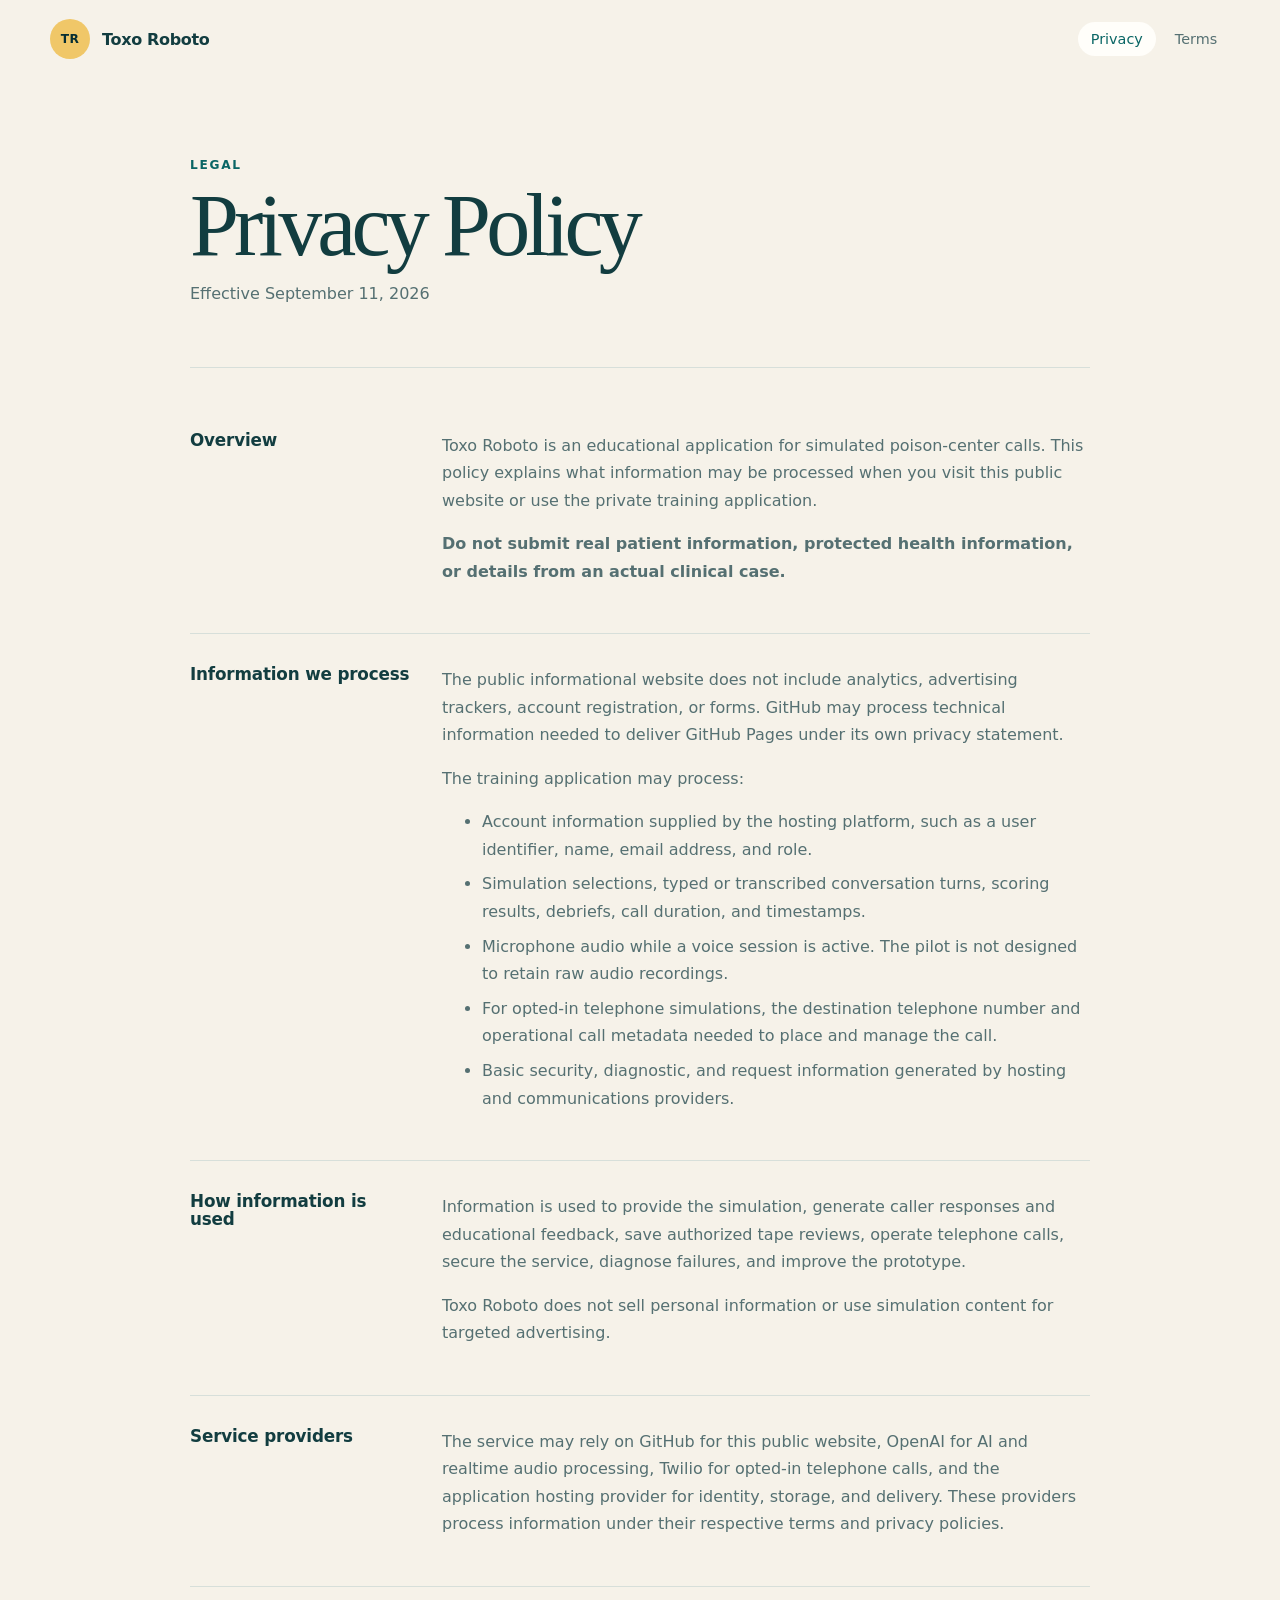
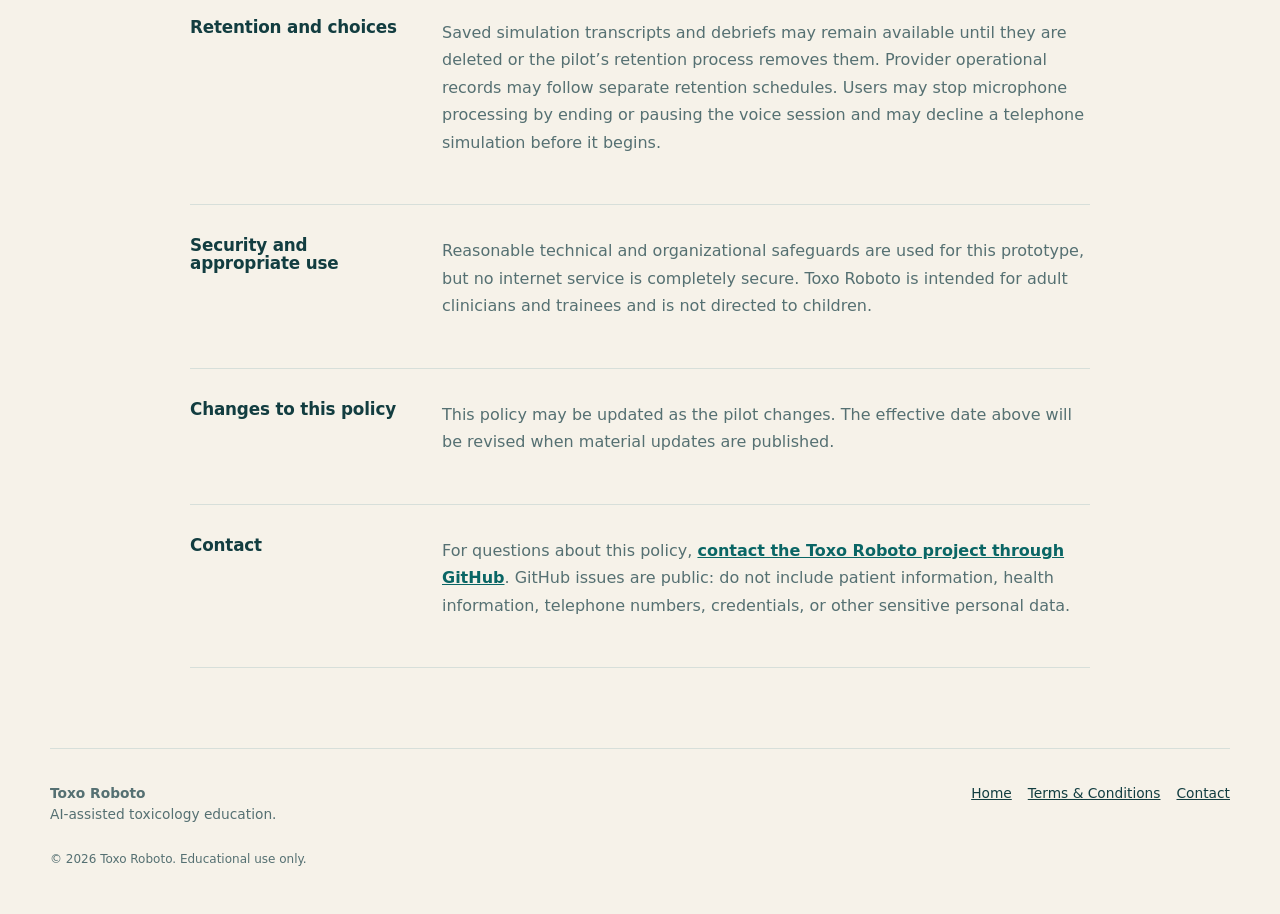
==== privacy/index.html @ 89729818 "Publish Toxo Roboto public site" ====
<!doctype html>
<html lang="en">
  <head>
    <meta charset="utf-8" />
    <meta name="viewport" content="width=device-width, initial-scale=1" />
    <meta name="description" content="Privacy Policy for Toxo Roboto." />
    <meta name="theme-color" content="#062e33" />
    <title>Privacy Policy · Toxo Roboto</title>
    <link rel="stylesheet" href="../styles.css" />
  </head>
  <body>
    <header class="site-header">
      <a class="brand" href="../" aria-label="Toxo Roboto home">
        <span class="brand-mark" aria-hidden="true">TR</span>
        <span>Toxo Roboto</span>
      </a>
      <nav aria-label="Main navigation">
        <a aria-current="page" href="./">Privacy</a>
        <a href="../terms/">Terms</a>
      </nav>
    </header>

    <main class="legal-page">
      <header class="legal-heading">
        <p class="eyebrow">Legal</p>
        <h1>Privacy Policy</h1>
        <p>Effective September 11, 2026</p>
      </header>

      <article class="legal-copy">
        <section>
          <h2>Overview</h2>
          <p>Toxo Roboto is an educational application for simulated poison-center calls. This policy explains what information may be processed when you visit this public website or use the private training application.</p>
          <p><strong>Do not submit real patient information, protected health information, or details from an actual clinical case.</strong></p>
        </section>

        <section>
          <h2>Information we process</h2>
          <p>The public informational website does not include analytics, advertising trackers, account registration, or forms. GitHub may process technical information needed to deliver GitHub Pages under its own privacy statement.</p>
          <p>The training application may process:</p>
          <ul>
            <li>Account information supplied by the hosting platform, such as a user identifier, name, email address, and role.</li>
            <li>Simulation selections, typed or transcribed conversation turns, scoring results, debriefs, call duration, and timestamps.</li>
            <li>Microphone audio while a voice session is active. The pilot is not designed to retain raw audio recordings.</li>
            <li>For opted-in telephone simulations, the destination telephone number and operational call metadata needed to place and manage the call.</li>
            <li>Basic security, diagnostic, and request information generated by hosting and communications providers.</li>
          </ul>
        </section>

        <section>
          <h2>How information is used</h2>
          <p>Information is used to provide the simulation, generate caller responses and educational feedback, save authorized tape reviews, operate telephone calls, secure the service, diagnose failures, and improve the prototype.</p>
          <p>Toxo Roboto does not sell personal information or use simulation content for targeted advertising.</p>
        </section>

        <section>
          <h2>Service providers</h2>
          <p>The service may rely on GitHub for this public website, OpenAI for AI and realtime audio processing, Twilio for opted-in telephone calls, and the application hosting provider for identity, storage, and delivery. These providers process information under their respective terms and privacy policies.</p>
        </section>

        <section>
          <h2>Retention and choices</h2>
          <p>Saved simulation transcripts and debriefs may remain available until they are deleted or the pilot’s retention process removes them. Provider operational records may follow separate retention schedules. Users may stop microphone processing by ending or pausing the voice session and may decline a telephone simulation before it begins.</p>
        </section>

        <section>
          <h2>Security and appropriate use</h2>
          <p>Reasonable technical and organizational safeguards are used for this prototype, but no internet service is completely secure. Toxo Roboto is intended for adult clinicians and trainees and is not directed to children.</p>
        </section>

        <section>
          <h2>Changes to this policy</h2>
          <p>This policy may be updated as the pilot changes. The effective date above will be revised when material updates are published.</p>
        </section>

        <section>
          <h2>Contact</h2>
          <p>For questions about this policy, <a href="https://github.com/mac389/toxo-roboto/issues/new">contact the Toxo Roboto project through GitHub</a>. GitHub issues are public: do not include patient information, health information, telephone numbers, credentials, or other sensitive personal data.</p>
        </section>
      </article>
    </main>

    <footer>
      <div><strong>Toxo Roboto</strong><p>AI-assisted toxicology education.</p></div>
      <div class="footer-links"><a href="../">Home</a><a href="../terms/">Terms &amp; Conditions</a><a href="https://github.com/mac389/toxo-roboto/issues/new">Contact</a></div>
      <p class="fine-print">© 2026 Toxo Roboto. Educational use only.</p>
    </footer>
  </body>
</html>
---- styles.css ----
:root {
  --ink: #123d40;
  --muted: #557072;
  --teal-950: #062e33;
  --teal-700: #0a6665;
  --teal-100: #dcece8;
  --paper: #f6f2e9;
  --white: #fffefa;
  --gold: #f0c768;
  --line: #d7dfda;
  --radius: 1.25rem;
  color-scheme: light;
  font-family: Inter, ui-sans-serif, system-ui, -apple-system, BlinkMacSystemFont, "Segoe UI", sans-serif;
}

* { box-sizing: border-box; }
html { scroll-behavior: smooth; }
body { margin: 0; background: var(--paper); color: var(--ink); }
a { color: inherit; }

.site-header,
main,
footer {
  width: min(1180px, calc(100% - 2rem));
  margin-inline: auto;
}

.site-header {
  min-height: 78px;
  display: flex;
  align-items: center;
  justify-content: space-between;
  gap: 1rem;
}

.brand { display: inline-flex; align-items: center; gap: .75rem; text-decoration: none; font-weight: 750; letter-spacing: -.02em; }
.brand-mark { display: grid; place-items: center; width: 40px; height: 40px; border-radius: 50%; background: var(--gold); color: var(--teal-950); font-size: .76rem; letter-spacing: .03em; }
nav { display: flex; gap: .4rem; }
nav a { padding: .55rem .8rem; border-radius: 999px; text-decoration: none; font-size: .9rem; color: var(--muted); }
nav a:hover, nav a[aria-current="page"] { background: var(--white); color: var(--teal-700); }

.hero {
  min-height: 610px;
  display: grid;
  grid-template-columns: minmax(0, 1.15fr) minmax(320px, .85fr);
  align-items: center;
  gap: clamp(2.5rem, 7vw, 7rem);
  padding: 5rem 0 6rem;
}

.eyebrow { margin: 0; color: var(--teal-700); font-size: .76rem; font-weight: 800; letter-spacing: .14em; text-transform: uppercase; }
h1 { max-width: 760px; margin: .8rem 0 1.25rem; font-family: Georgia, "Times New Roman", serif; font-size: clamp(3rem, 7vw, 6.3rem); font-weight: 500; line-height: .94; letter-spacing: -.055em; }
.lede { max-width: 650px; margin: 0; color: var(--muted); font-size: clamp(1.08rem, 2vw, 1.28rem); line-height: 1.65; }
.actions { display: flex; flex-wrap: wrap; gap: .75rem; margin-top: 2rem; }
.button { display: inline-flex; align-items: center; justify-content: center; min-height: 46px; padding: .72rem 1.1rem; border-radius: 999px; text-decoration: none; font-size: .92rem; font-weight: 720; }
.button.primary { background: var(--teal-700); color: white; }
.button.primary:hover { background: var(--teal-950); }
.button.secondary { border: 1px solid var(--line); background: rgba(255, 254, 250, .58); }

.call-card { overflow: hidden; border: 1px solid rgba(255,255,255,.12); border-radius: var(--radius); background: var(--teal-950); color: white; box-shadow: 0 28px 70px rgba(6, 46, 51, .22); transform: rotate(1.3deg); }
.call-card-head { display: flex; align-items: center; gap: .65rem; padding: 1rem 1.15rem; border-bottom: 1px solid rgba(255,255,255,.1); color: #cbe2de; font-size: .78rem; text-transform: uppercase; letter-spacing: .09em; }
.call-card-head span:last-child { margin-left: auto; font-family: ui-monospace, monospace; }
.pulse { width: 8px; height: 8px; border-radius: 50%; background: #ff796f; box-shadow: 0 0 0 5px rgba(255,121,111,.12); }
blockquote { margin: 0; padding: 2.4rem 2rem; background: var(--white); color: var(--ink); font-family: Georgia, "Times New Roman", serif; font-size: 1.35rem; line-height: 1.5; }
.coverage { display: grid; grid-template-columns: 1fr auto; gap: .65rem 1rem; padding: 1.25rem; color: #cbe2de; font-size: .82rem; }
.coverage span:nth-child(even) { color: #e6b85b; }
.coverage .checked { color: #6cd0b8; }

.principles { padding: 5rem 0; border-top: 1px solid var(--line); }
.principles > div:first-child { display: flex; align-items: end; justify-content: space-between; gap: 2rem; }
h2 { margin: .55rem 0 0; font-family: Georgia, "Times New Roman", serif; font-size: clamp(2rem, 4vw, 3.5rem); font-weight: 500; line-height: 1.05; letter-spacing: -.035em; }
.principle-grid { display: grid; grid-template-columns: repeat(3, 1fr); gap: 1rem; margin-top: 2.2rem; }
.principle-grid article { padding: 1.5rem; border: 1px solid var(--line); border-radius: var(--radius); background: rgba(255,254,250,.62); }
.principle-grid article > span { color: var(--teal-700); font-family: ui-monospace, monospace; font-size: .78rem; }
h3 { margin: 1.8rem 0 .55rem; font-size: 1.05rem; }
.principle-grid p { margin: 0; color: var(--muted); line-height: 1.6; }

.notice { display: grid; grid-template-columns: .65fr 1.35fr; gap: 2rem; align-items: start; margin: 1rem 0 6rem; padding: 2rem; border-radius: var(--radius); background: var(--gold); color: var(--teal-950); }
.notice h2 { margin: 0; font-size: 1.8rem; }
.notice p { margin: 0; line-height: 1.7; }

.legal-page { max-width: 900px; }
.legal-heading { padding: 5rem 0 3rem; border-bottom: 1px solid var(--line); }
.legal-heading h1 { margin-bottom: 1rem; font-size: clamp(3rem, 8vw, 5.5rem); }
.legal-heading > p:last-child { color: var(--muted); }
.legal-copy { padding: 2rem 0 5rem; }
.legal-copy section { display: grid; grid-template-columns: 220px minmax(0,1fr); column-gap: 2rem; padding: 2rem 0; border-bottom: 1px solid var(--line); }
.legal-copy h2 { grid-row: 1 / span 20; margin: 0; font-family: inherit; font-size: 1.05rem; font-weight: 760; letter-spacing: -.01em; }
.legal-copy p, .legal-copy ul { grid-column: 2; margin: 0 0 1rem; color: var(--muted); line-height: 1.72; }
.legal-copy li + li { margin-top: .45rem; }
.legal-copy a { color: var(--teal-700); font-weight: 680; }

footer { display: grid; grid-template-columns: 1fr auto; gap: 1.5rem; padding: 2.2rem 0 3rem; border-top: 1px solid var(--line); color: var(--muted); font-size: .86rem; }
footer p { margin: .35rem 0 0; }
.footer-links { display: flex; flex-wrap: wrap; justify-content: end; gap: 1rem; }
.footer-links a { color: var(--ink); }
.fine-print { grid-column: 1 / -1; font-size: .75rem; }

@media (max-width: 760px) {
  .site-header { min-height: 70px; }
  .brand > span:last-child { display: none; }
  .hero { grid-template-columns: 1fr; min-height: auto; padding: 4rem 0; }
  .call-card { transform: none; }
  .principle-grid { grid-template-columns: 1fr; }
  .notice { grid-template-columns: 1fr; }
  .legal-copy section { grid-template-columns: 1fr; gap: 1rem; }
  .legal-copy h2, .legal-copy p, .legal-copy ul { grid-column: 1; grid-row: auto; }
  footer { grid-template-columns: 1fr; }
  .footer-links { justify-content: start; }
}

@media (prefers-reduced-motion: reduce) { html { scroll-behavior: auto; } }
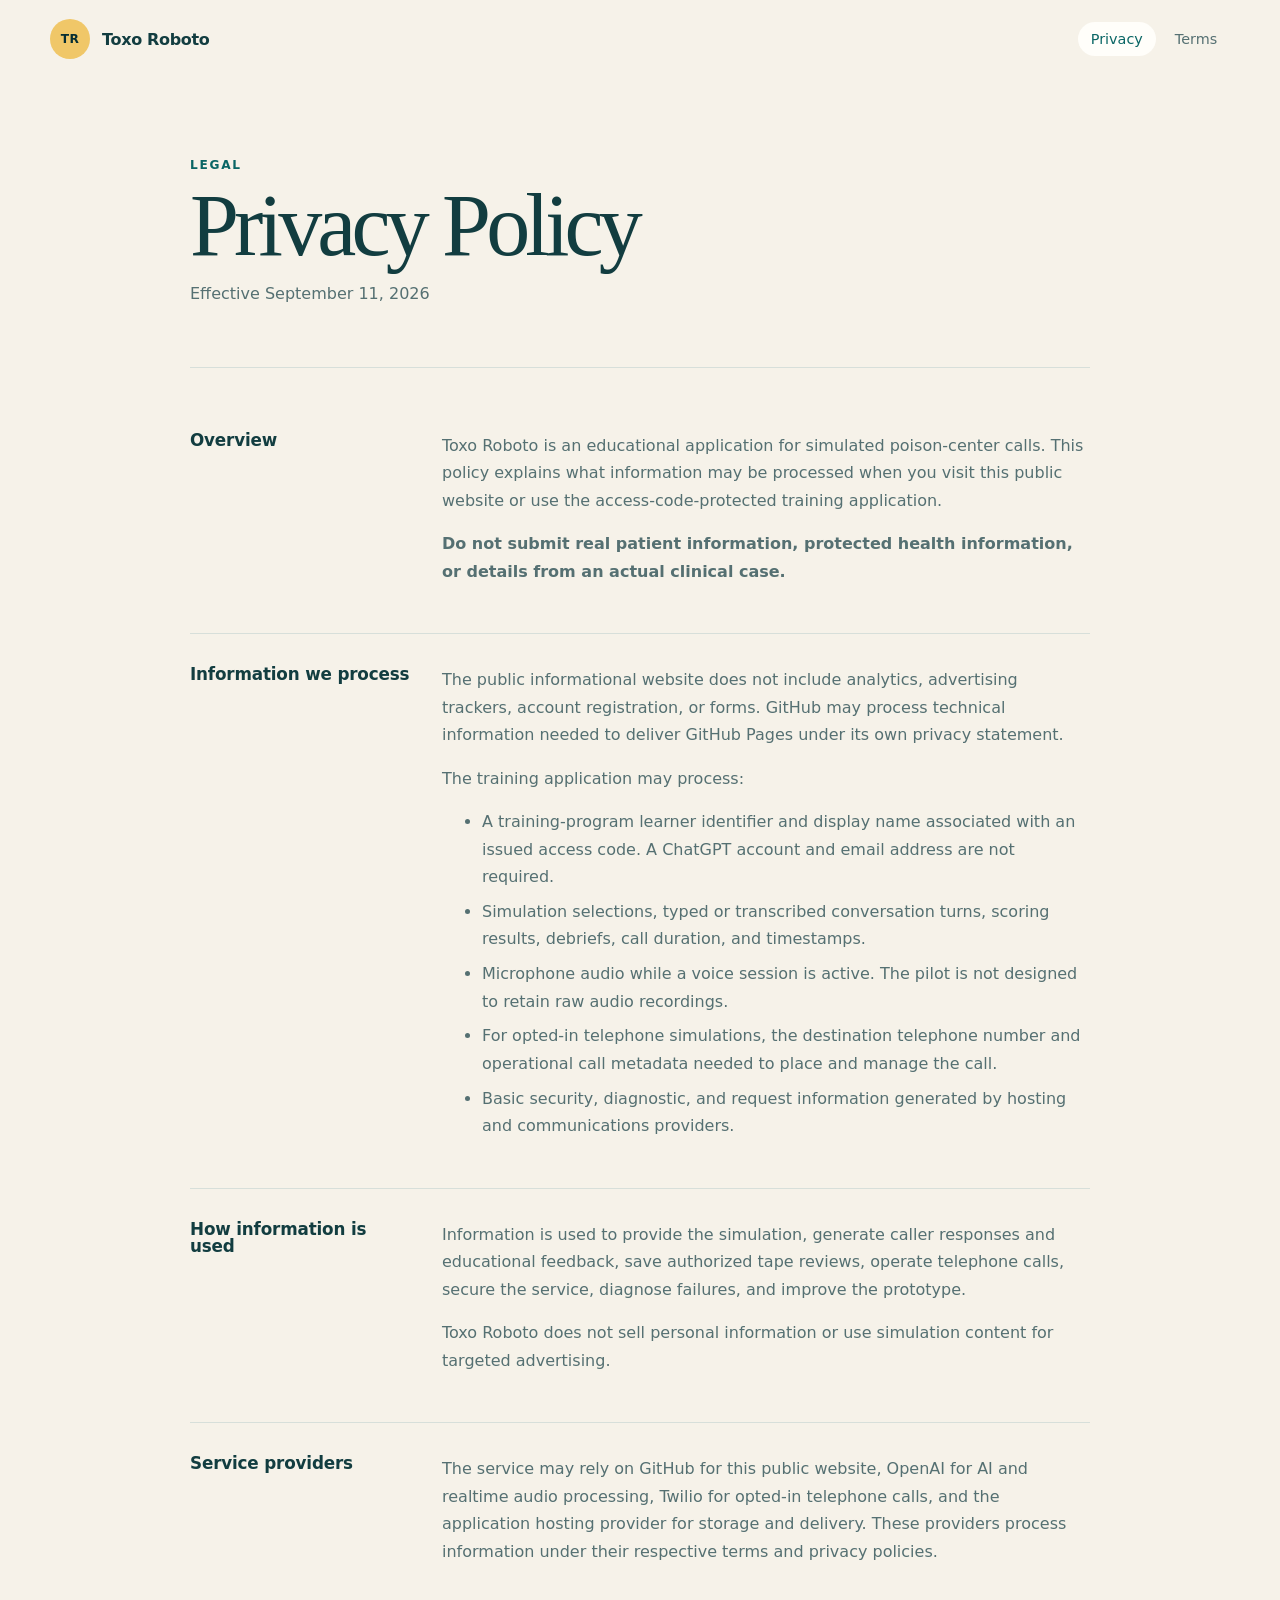
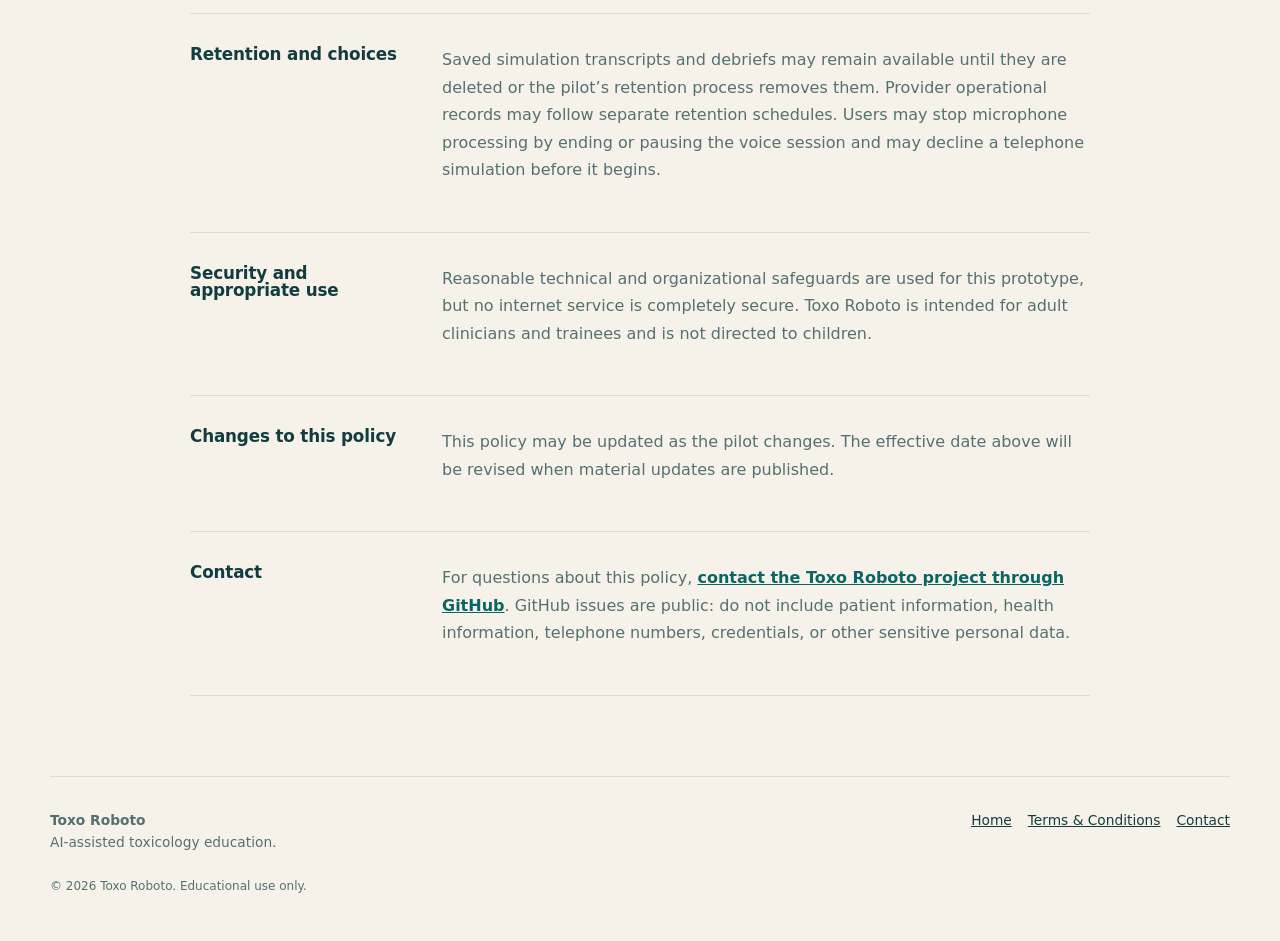
==== commit 598d9326: "Document access code login" ====
--- a/privacy/index.html
+++ b/privacy/index.html
@@ -30,7 +30,7 @@
       <article class="legal-copy">
         <section>
           <h2>Overview</h2>
-          <p>Toxo Roboto is an educational application for simulated poison-center calls. This policy explains what information may be processed when you visit this public website or use the private training application.</p>
+          <p>Toxo Roboto is an educational application for simulated poison-center calls. This policy explains what information may be processed when you visit this public website or use the access-code-protected training application.</p>
           <p><strong>Do not submit real patient information, protected health information, or details from an actual clinical case.</strong></p>
         </section>
 
@@ -39,7 +39,7 @@
           <p>The public informational website does not include analytics, advertising trackers, account registration, or forms. GitHub may process technical information needed to deliver GitHub Pages under its own privacy statement.</p>
           <p>The training application may process:</p>
           <ul>
-            <li>Account information supplied by the hosting platform, such as a user identifier, name, email address, and role.</li>
+            <li>A training-program learner identifier and display name associated with an issued access code. A ChatGPT account and email address are not required.</li>
             <li>Simulation selections, typed or transcribed conversation turns, scoring results, debriefs, call duration, and timestamps.</li>
             <li>Microphone audio while a voice session is active. The pilot is not designed to retain raw audio recordings.</li>
             <li>For opted-in telephone simulations, the destination telephone number and operational call metadata needed to place and manage the call.</li>
@@ -55,7 +55,7 @@
 
         <section>
           <h2>Service providers</h2>
-          <p>The service may rely on GitHub for this public website, OpenAI for AI and realtime audio processing, Twilio for opted-in telephone calls, and the application hosting provider for identity, storage, and delivery. These providers process information under their respective terms and privacy policies.</p>
+          <p>The service may rely on GitHub for this public website, OpenAI for AI and realtime audio processing, Twilio for opted-in telephone calls, and the application hosting provider for storage and delivery. These providers process information under their respective terms and privacy policies.</p>
         </section>
 
         <section>
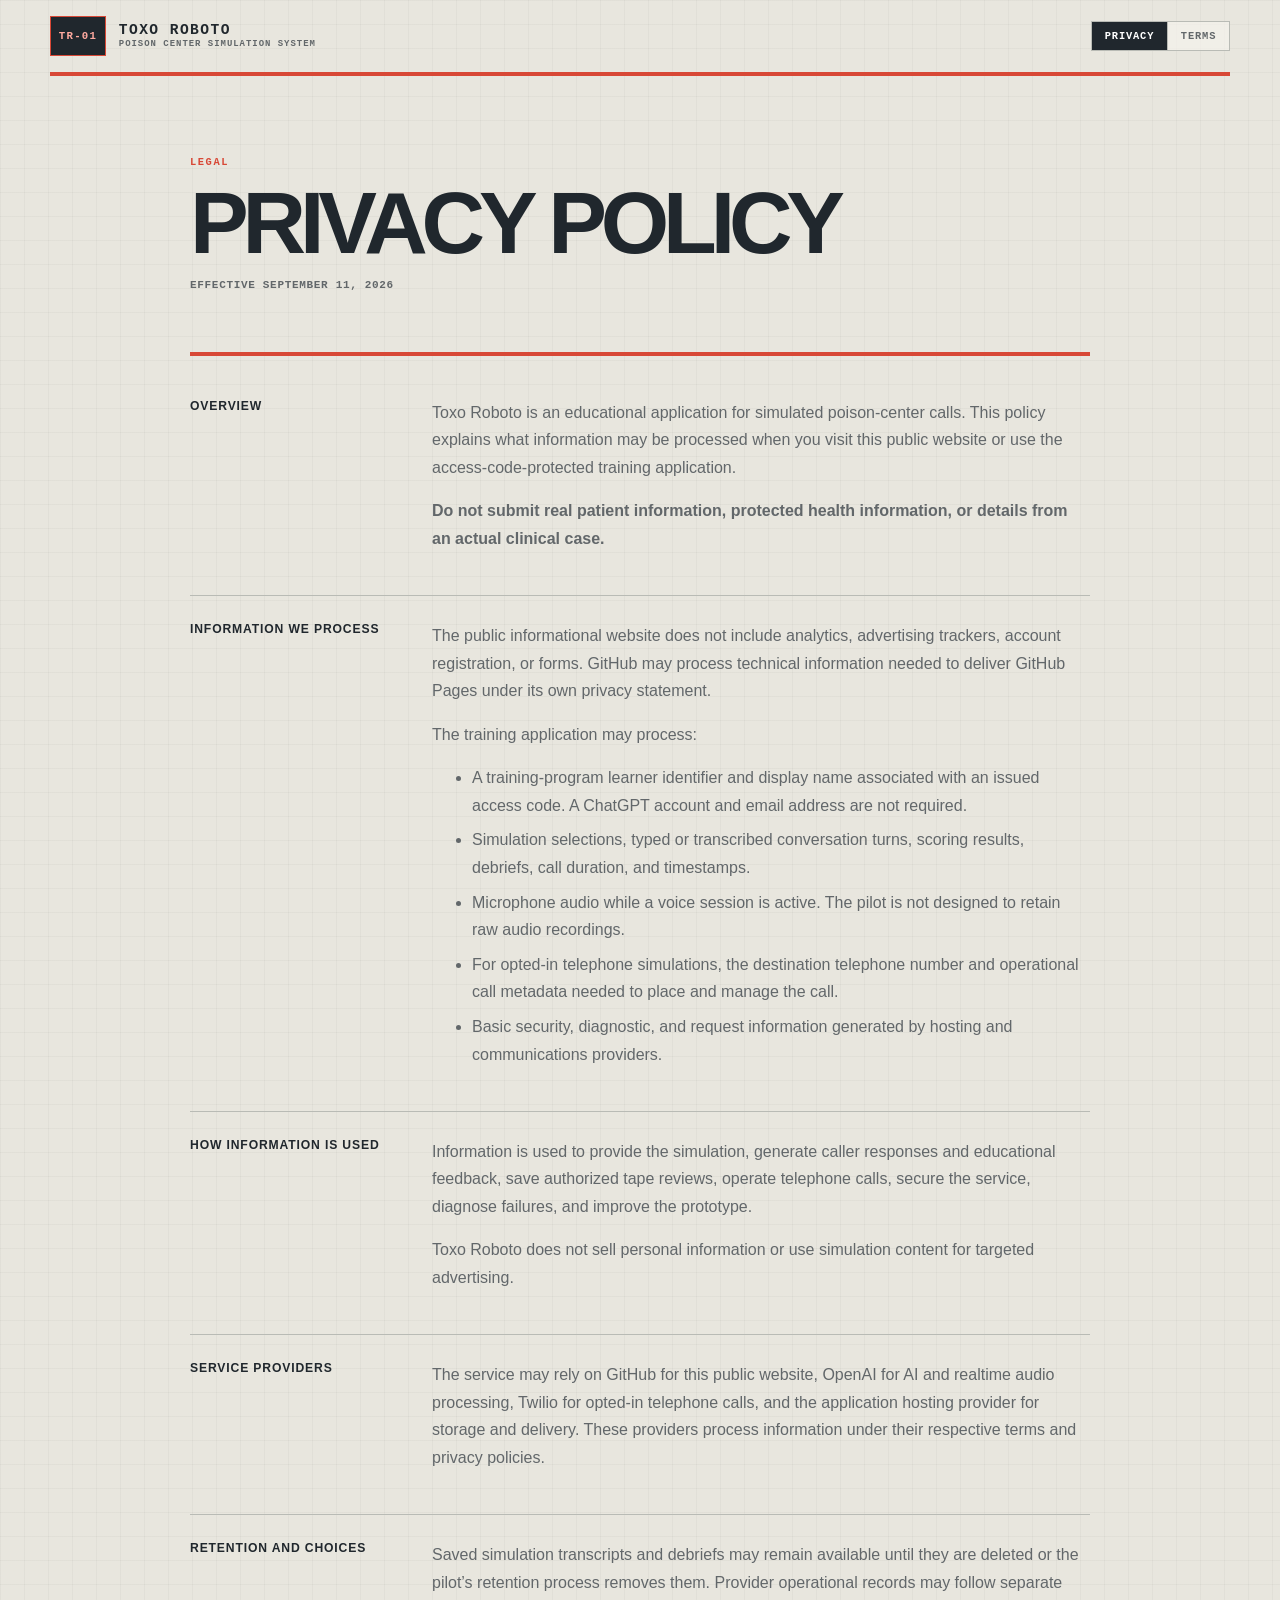
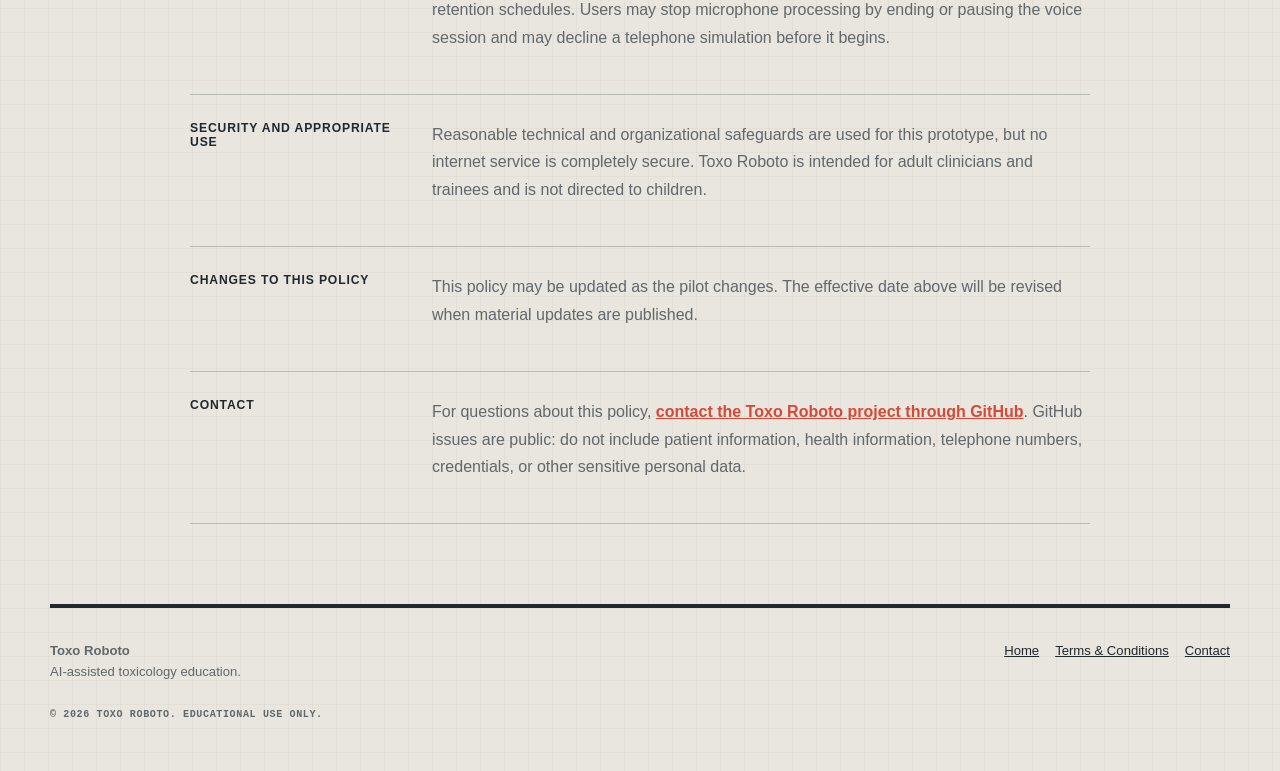
==== commit bb4357ed: "Refresh Toxo Roboto visual design" ====
--- a/privacy/index.html
+++ b/privacy/index.html
@@ -4,15 +4,15 @@
     <meta charset="utf-8" />
     <meta name="viewport" content="width=device-width, initial-scale=1" />
     <meta name="description" content="Privacy Policy for Toxo Roboto." />
-    <meta name="theme-color" content="#062e33" />
+    <meta name="theme-color" content="#20272d" />
     <title>Privacy Policy · Toxo Roboto</title>
     <link rel="stylesheet" href="../styles.css" />
   </head>
   <body>
     <header class="site-header">
       <a class="brand" href="../" aria-label="Toxo Roboto home">
-        <span class="brand-mark" aria-hidden="true">TR</span>
-        <span>Toxo Roboto</span>
+        <span class="brand-mark" aria-hidden="true">TR-01</span>
+        <span><strong>Toxo Roboto</strong><small>Poison center simulation system</small></span>
       </a>
       <nav aria-label="Main navigation">
         <a aria-current="page" href="./">Privacy</a>
--- a/styles.css
+++ b/styles.css
@@ -1,21 +1,28 @@
 :root {
-  --ink: #123d40;
-  --muted: #557072;
-  --teal-950: #062e33;
-  --teal-700: #0a6665;
-  --teal-100: #dcece8;
-  --paper: #f6f2e9;
-  --white: #fffefa;
-  --gold: #f0c768;
-  --line: #d7dfda;
-  --radius: 1.25rem;
+  --ink: #20272d;
+  --muted: #62676a;
+  --console: #20272d;
+  --console-2: #151a1e;
+  --paper: #e8e6de;
+  --surface: #f6f4ed;
+  --accent: #d84836;
+  --signal: #e5b94f;
+  --line: #b9bbb5;
   color-scheme: light;
-  font-family: Inter, ui-sans-serif, system-ui, -apple-system, BlinkMacSystemFont, "Segoe UI", sans-serif;
+  font-family: Arial, Helvetica, sans-serif;
 }
 
 * { box-sizing: border-box; }
 html { scroll-behavior: smooth; }
-body { margin: 0; background: var(--paper); color: var(--ink); }
+body {
+  margin: 0;
+  background:
+    linear-gradient(rgba(32, 39, 45, .035) 1px, transparent 1px),
+    linear-gradient(90deg, rgba(32, 39, 45, .035) 1px, transparent 1px),
+    var(--paper);
+  background-size: 24px 24px;
+  color: var(--ink);
+}
 a { color: inherit; }
 
 .site-header,
@@ -26,82 +33,85 @@
 }
 
 .site-header {
-  min-height: 78px;
+  min-height: 76px;
   display: flex;
   align-items: center;
   justify-content: space-between;
   gap: 1rem;
+  border-bottom: 4px solid var(--accent);
 }
 
-.brand { display: inline-flex; align-items: center; gap: .75rem; text-decoration: none; font-weight: 750; letter-spacing: -.02em; }
-.brand-mark { display: grid; place-items: center; width: 40px; height: 40px; border-radius: 50%; background: var(--gold); color: var(--teal-950); font-size: .76rem; letter-spacing: .03em; }
-nav { display: flex; gap: .4rem; }
-nav a { padding: .55rem .8rem; border-radius: 999px; text-decoration: none; font-size: .9rem; color: var(--muted); }
-nav a:hover, nav a[aria-current="page"] { background: var(--white); color: var(--teal-700); }
+.brand { display: inline-flex; align-items: center; gap: .8rem; text-decoration: none; letter-spacing: .04em; text-transform: uppercase; }
+.brand-mark { display: grid; place-items: center; min-width: 56px; height: 40px; border: 1px solid var(--accent); background: var(--console); color: #ffaaa0; font: 700 .67rem/1 ui-monospace, SFMono-Regular, Menlo, monospace; letter-spacing: .12em; }
+.brand > span:last-child { display: grid; gap: .15rem; }
+.brand strong { font: 700 .91rem/1.1 ui-monospace, SFMono-Regular, Menlo, monospace; letter-spacing: .1em; }
+.brand small { color: var(--muted); font: 600 .56rem/1.1 ui-monospace, SFMono-Regular, Menlo, monospace; letter-spacing: .11em; }
+nav { display: flex; border: 1px solid var(--line); background: rgba(246, 244, 237, .68); }
+nav a { padding: .56rem .8rem; text-decoration: none; color: var(--muted); font: 700 .65rem/1 ui-monospace, SFMono-Regular, Menlo, monospace; letter-spacing: .08em; text-transform: uppercase; }
+nav a + a { border-left: 1px solid var(--line); }
+nav a:hover, nav a[aria-current="page"] { background: var(--console); color: white; }
 
 .hero {
-  min-height: 610px;
+  min-height: 660px;
   display: grid;
-  grid-template-columns: minmax(0, 1.15fr) minmax(320px, .85fr);
+  grid-template-columns: minmax(0, 1.08fr) minmax(320px, .82fr);
   align-items: center;
   gap: clamp(2.5rem, 7vw, 7rem);
-  padding: 5rem 0 6rem;
+  padding: 5.5rem 0 6rem;
 }
 
-.eyebrow { margin: 0; color: var(--teal-700); font-size: .76rem; font-weight: 800; letter-spacing: .14em; text-transform: uppercase; }
-h1 { max-width: 760px; margin: .8rem 0 1.25rem; font-family: Georgia, "Times New Roman", serif; font-size: clamp(3rem, 7vw, 6.3rem); font-weight: 500; line-height: .94; letter-spacing: -.055em; }
-.lede { max-width: 650px; margin: 0; color: var(--muted); font-size: clamp(1.08rem, 2vw, 1.28rem); line-height: 1.65; }
-.actions { display: flex; flex-wrap: wrap; gap: .75rem; margin-top: 2rem; }
-.button { display: inline-flex; align-items: center; justify-content: center; min-height: 46px; padding: .72rem 1.1rem; border-radius: 999px; text-decoration: none; font-size: .92rem; font-weight: 720; }
-.button.primary { background: var(--teal-700); color: white; }
-.button.primary:hover { background: var(--teal-950); }
-.button.secondary { border: 1px solid var(--line); background: rgba(255, 254, 250, .58); }
+.eyebrow { margin: 0; color: var(--accent); font: 800 .65rem/1.2 ui-monospace, SFMono-Regular, Menlo, monospace; letter-spacing: .15em; text-transform: uppercase; }
+h1 { max-width: 800px; margin: 1rem 0 1.35rem; font: 700 clamp(3.2rem, 7.2vw, 6.5rem)/.88 Arial, Helvetica, sans-serif; letter-spacing: -.07em; text-transform: uppercase; }
+.lede { max-width: 650px; margin: 0; color: var(--muted); font-size: clamp(1.04rem, 2vw, 1.2rem); line-height: 1.6; }
+.protocol-list { max-width: 620px; display: grid; margin: 2rem 0 0; padding: 0; border-top: 1px solid var(--line); list-style: none; }
+.protocol-list li { display: grid; grid-template-columns: 44px 1fr; gap: 1rem; align-items: start; padding: .8rem 0; border-bottom: 1px solid var(--line); }
+.protocol-list li > span { color: var(--accent); font: 800 .72rem/1.4 ui-monospace, SFMono-Regular, Menlo, monospace; }
+.protocol-list strong { font-size: .86rem; letter-spacing: .04em; text-transform: uppercase; }
+.protocol-list p { margin: .15rem 0 0; color: var(--muted); font-size: .86rem; line-height: 1.45; }
+.actions { display: flex; flex-wrap: wrap; gap: .65rem; margin-top: 2rem; }
+.button { display: inline-flex; align-items: center; justify-content: center; min-height: 44px; padding: .75rem 1rem; border: 1px solid var(--console); text-decoration: none; font: 800 .7rem/1 ui-monospace, SFMono-Regular, Menlo, monospace; letter-spacing: .07em; text-transform: uppercase; }
+.button.primary { background: var(--accent); border-color: var(--accent); color: white; }
+.button.primary:hover { background: var(--console); border-color: var(--console); }
+.button.secondary { background: rgba(246, 244, 237, .7); }
+.button.secondary:hover { background: var(--surface); }
 
-.call-card { overflow: hidden; border: 1px solid rgba(255,255,255,.12); border-radius: var(--radius); background: var(--teal-950); color: white; box-shadow: 0 28px 70px rgba(6, 46, 51, .22); transform: rotate(1.3deg); }
-.call-card-head { display: flex; align-items: center; gap: .65rem; padding: 1rem 1.15rem; border-bottom: 1px solid rgba(255,255,255,.1); color: #cbe2de; font-size: .78rem; text-transform: uppercase; letter-spacing: .09em; }
-.call-card-head span:last-child { margin-left: auto; font-family: ui-monospace, monospace; }
-.pulse { width: 8px; height: 8px; border-radius: 50%; background: #ff796f; box-shadow: 0 0 0 5px rgba(255,121,111,.12); }
-blockquote { margin: 0; padding: 2.4rem 2rem; background: var(--white); color: var(--ink); font-family: Georgia, "Times New Roman", serif; font-size: 1.35rem; line-height: 1.5; }
-.coverage { display: grid; grid-template-columns: 1fr auto; gap: .65rem 1rem; padding: 1.25rem; color: #cbe2de; font-size: .82rem; }
-.coverage span:nth-child(even) { color: #e6b85b; }
-.coverage .checked { color: #6cd0b8; }
+.call-card { overflow: hidden; border: 1px solid #090c0e; background: var(--console); color: white; box-shadow: 14px 14px 0 rgba(32, 39, 45, .12); }
+.call-card-head { display: flex; align-items: center; gap: .65rem; padding: .9rem 1rem; border-bottom: 1px solid rgba(255,255,255,.16); background: var(--console-2); color: #c6c9c9; font: 700 .63rem/1 ui-monospace, SFMono-Regular, Menlo, monospace; text-transform: uppercase; letter-spacing: .11em; }
+.call-card-head span:last-child { margin-left: auto; }
+.pulse { width: 8px; height: 8px; background: var(--accent); box-shadow: 0 0 0 4px rgba(216,72,54,.2); }
+blockquote { margin: 0; padding: 2.2rem 1.75rem; border-bottom: 4px solid var(--accent); background: var(--surface); color: var(--ink); font-size: 1.25rem; line-height: 1.5; }
+.coverage { display: grid; grid-template-columns: 1fr auto; gap: .65rem 1rem; padding: 1.2rem; color: #c6c9c9; font: 650 .68rem/1.3 ui-monospace, SFMono-Regular, Menlo, monospace; letter-spacing: .04em; text-transform: uppercase; }
+.coverage span:nth-child(even) { color: var(--signal); }
+.coverage .checked { color: #8fc7a8; }
 
-.principles { padding: 5rem 0; border-top: 1px solid var(--line); }
-.principles > div:first-child { display: flex; align-items: end; justify-content: space-between; gap: 2rem; }
-h2 { margin: .55rem 0 0; font-family: Georgia, "Times New Roman", serif; font-size: clamp(2rem, 4vw, 3.5rem); font-weight: 500; line-height: 1.05; letter-spacing: -.035em; }
-.principle-grid { display: grid; grid-template-columns: repeat(3, 1fr); gap: 1rem; margin-top: 2.2rem; }
-.principle-grid article { padding: 1.5rem; border: 1px solid var(--line); border-radius: var(--radius); background: rgba(255,254,250,.62); }
-.principle-grid article > span { color: var(--teal-700); font-family: ui-monospace, monospace; font-size: .78rem; }
-h3 { margin: 1.8rem 0 .55rem; font-size: 1.05rem; }
-.principle-grid p { margin: 0; color: var(--muted); line-height: 1.6; }
-
-.notice { display: grid; grid-template-columns: .65fr 1.35fr; gap: 2rem; align-items: start; margin: 1rem 0 6rem; padding: 2rem; border-radius: var(--radius); background: var(--gold); color: var(--teal-950); }
-.notice h2 { margin: 0; font-size: 1.8rem; }
-.notice p { margin: 0; line-height: 1.7; }
+.notice { display: grid; grid-template-columns: .65fr 1.35fr; gap: 2rem; align-items: start; margin: 1rem 0 6rem; padding: 1.7rem; border: 1px solid var(--console); border-left: 7px solid var(--accent); background: var(--surface); }
+.notice h2 { margin: 0; font-size: 1.45rem; letter-spacing: -.03em; text-transform: uppercase; }
+.notice p { margin: 0; color: var(--muted); line-height: 1.7; }
+.notice a { font-weight: 750; text-decoration-color: var(--accent); text-underline-offset: 3px; }
 
 .legal-page { max-width: 900px; }
-.legal-heading { padding: 5rem 0 3rem; border-bottom: 1px solid var(--line); }
+.legal-heading { padding: 5rem 0 3rem; border-bottom: 4px solid var(--accent); }
 .legal-heading h1 { margin-bottom: 1rem; font-size: clamp(3rem, 8vw, 5.5rem); }
-.legal-heading > p:last-child { color: var(--muted); }
-.legal-copy { padding: 2rem 0 5rem; }
-.legal-copy section { display: grid; grid-template-columns: 220px minmax(0,1fr); column-gap: 2rem; padding: 2rem 0; border-bottom: 1px solid var(--line); }
-.legal-copy h2 { grid-row: 1 / span 20; margin: 0; font-family: inherit; font-size: 1.05rem; font-weight: 760; letter-spacing: -.01em; }
+.legal-heading > p:last-child { color: var(--muted); font: 650 .69rem/1.4 ui-monospace, SFMono-Regular, Menlo, monospace; letter-spacing: .06em; text-transform: uppercase; }
+.legal-copy { padding: 1rem 0 5rem; }
+.legal-copy section { display: grid; grid-template-columns: 210px minmax(0,1fr); column-gap: 2rem; padding: 1.65rem 0; border-bottom: 1px solid var(--line); }
+.legal-copy h2 { grid-row: 1 / span 20; margin: 0; font-size: .76rem; font-weight: 800; letter-spacing: .07em; text-transform: uppercase; }
 .legal-copy p, .legal-copy ul { grid-column: 2; margin: 0 0 1rem; color: var(--muted); line-height: 1.72; }
 .legal-copy li + li { margin-top: .45rem; }
-.legal-copy a { color: var(--teal-700); font-weight: 680; }
+.legal-copy a { color: var(--accent); font-weight: 700; }
 
-footer { display: grid; grid-template-columns: 1fr auto; gap: 1.5rem; padding: 2.2rem 0 3rem; border-top: 1px solid var(--line); color: var(--muted); font-size: .86rem; }
+footer { display: grid; grid-template-columns: 1fr auto; gap: 1.5rem; padding: 2.2rem 0 3rem; border-top: 4px solid var(--console); color: var(--muted); font-size: .82rem; }
 footer p { margin: .35rem 0 0; }
 .footer-links { display: flex; flex-wrap: wrap; justify-content: end; gap: 1rem; }
 .footer-links a { color: var(--ink); }
-.fine-print { grid-column: 1 / -1; font-size: .75rem; }
+.fine-print { grid-column: 1 / -1; font: 600 .63rem/1.4 ui-monospace, SFMono-Regular, Menlo, monospace; letter-spacing: .06em; text-transform: uppercase; }
 
 @media (max-width: 760px) {
   .site-header { min-height: 70px; }
-  .brand > span:last-child { display: none; }
+  .brand small { display: none; }
   .hero { grid-template-columns: 1fr; min-height: auto; padding: 4rem 0; }
-  .call-card { transform: none; }
-  .principle-grid { grid-template-columns: 1fr; }
+  h1 { font-size: clamp(3rem, 15vw, 5rem); }
+  .call-card { box-shadow: 8px 8px 0 rgba(32, 39, 45, .12); }
   .notice { grid-template-columns: 1fr; }
   .legal-copy section { grid-template-columns: 1fr; gap: 1rem; }
   .legal-copy h2, .legal-copy p, .legal-copy ul { grid-column: 1; grid-row: auto; }
